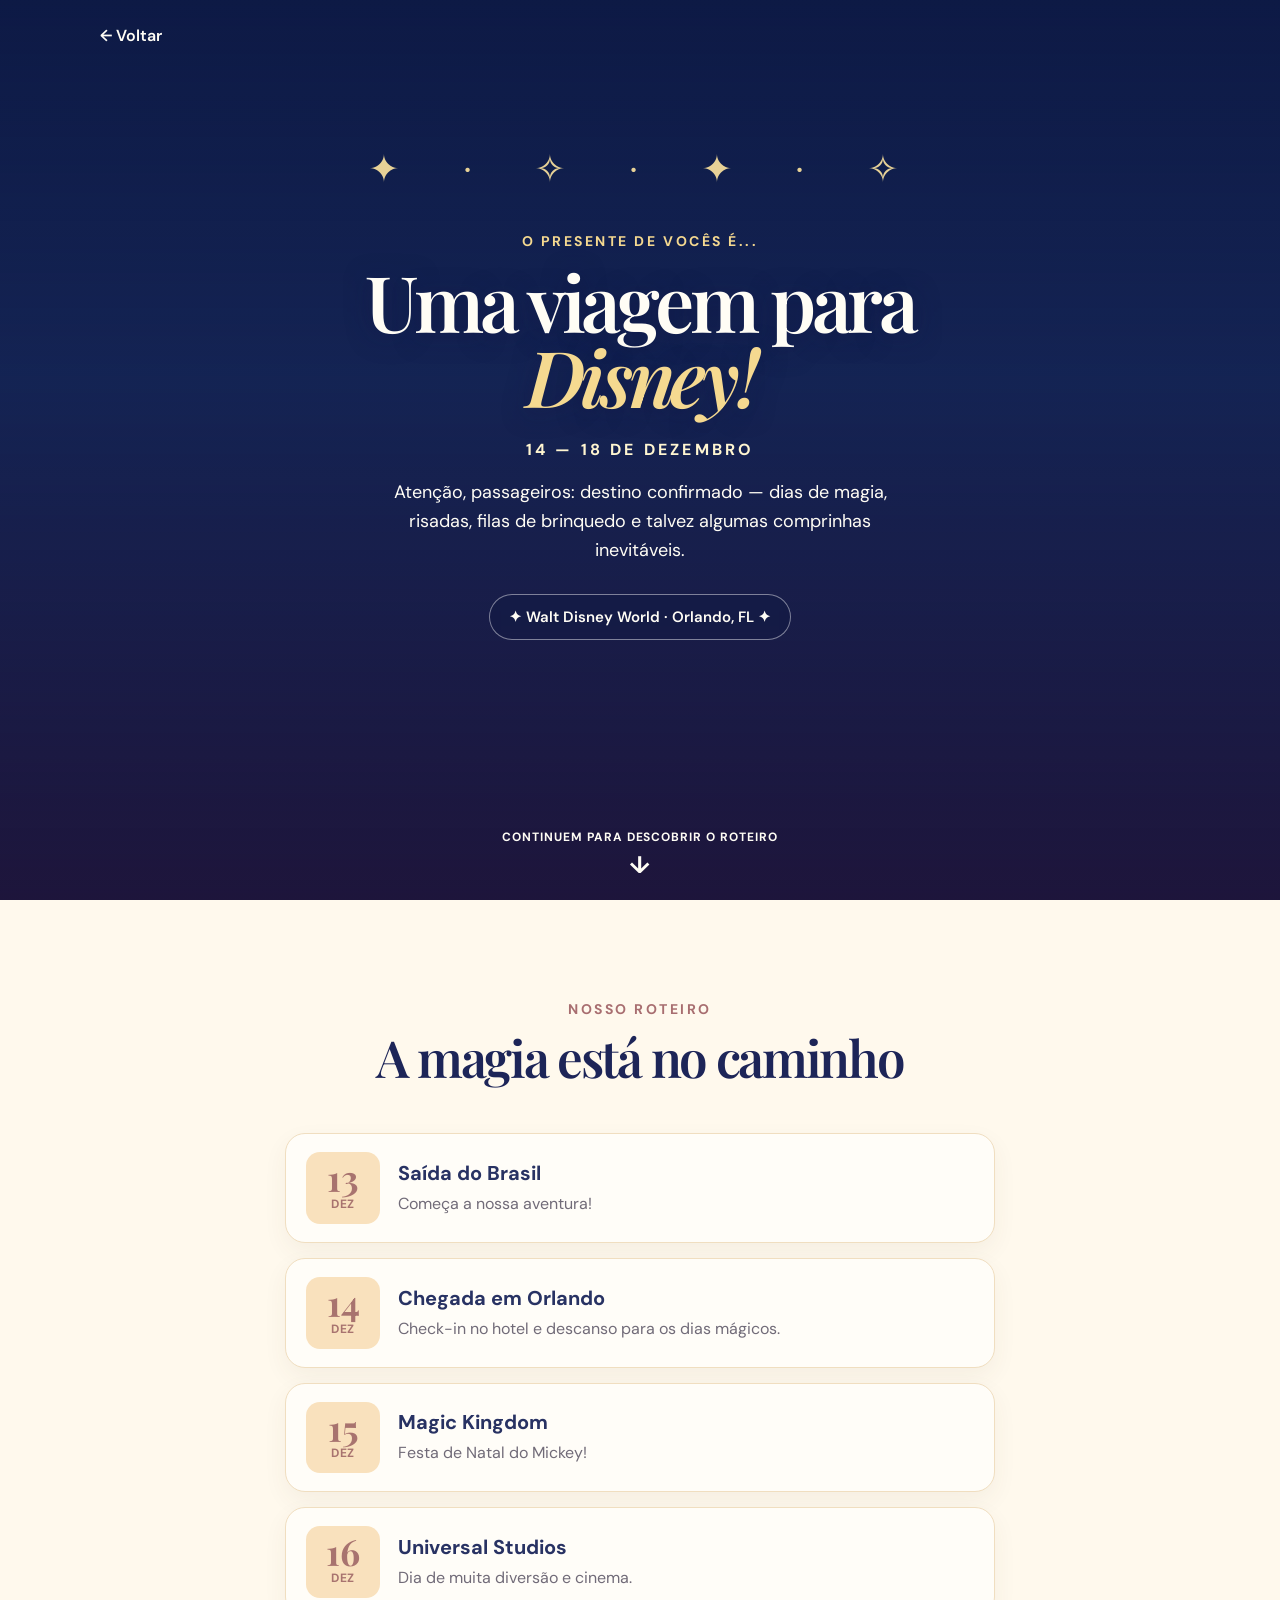
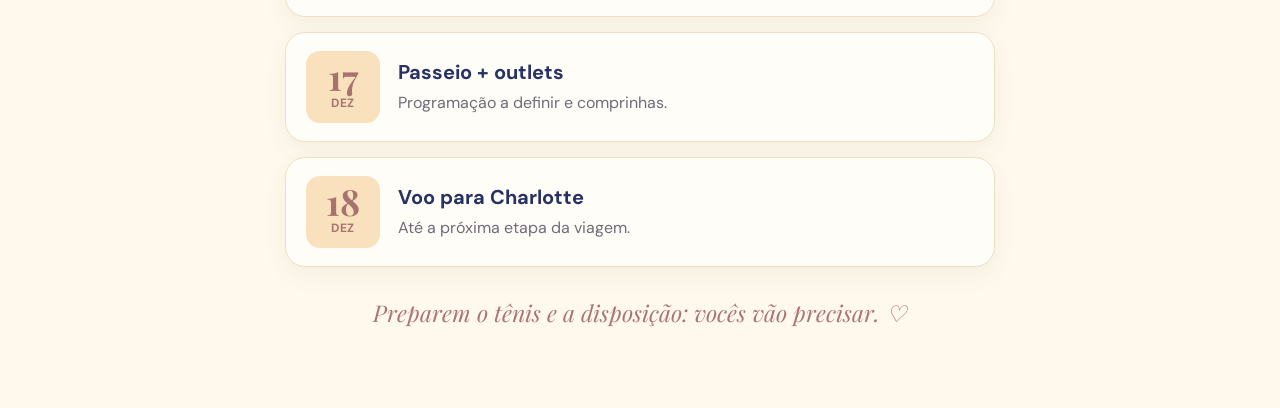
==== surpresa/index.html @ 21584eab "feat: add Disney surprise landing page" ====
<!doctype html>
<html lang="pt-BR">
  <head>
    <meta charset="UTF-8" />
    <meta name="viewport" content="width=device-width, initial-scale=1.0" />
    <meta
      name="description"
      content="Uma viagem especial para a Disney, de 14 a 18 de dezembro."
    />
    <title>A surpresa: Disney!</title>
    <link rel="preconnect" href="https://fonts.googleapis.com" />
    <link rel="preconnect" href="https://fonts.gstatic.com" crossorigin />
    <link
      href="https://fonts.googleapis.com/css2?family=DM+Sans:wght@400;500;600;700&amp;family=Playfair+Display:ital,wght@0,600;0,700;1,600&amp;display=swap"
      rel="stylesheet"
    />
    <link rel="stylesheet" href="../styles.css" />
  </head>
  <body>
    <main>
      <section class="hero" aria-labelledby="surprise-title">
        <iframe
          class="hero-video"
          src="https://www.youtube.com/embed/k9bUTfFF3_4?autoplay=1&amp;start=10&amp;loop=1&amp;playlist=k9bUTfFF3_4&amp;controls=0&amp;playsinline=1&amp;modestbranding=1&amp;rel=0"
          title="Vídeo de fundo da viagem para a Disney"
          allow="autoplay; encrypted-media; picture-in-picture"
          referrerpolicy="strict-origin-when-cross-origin"
          tabindex="-1"
        ></iframe>
        <div class="hero-shade" aria-hidden="true"></div>
        <div class="stars" aria-hidden="true">✦　·　✧　·　✦　·　✧</div>

        <a class="back-link" href="../">← Voltar</a>
        <div class="hero-content">
          <p class="eyebrow light">O presente de vocês é...</p>
          <h1 id="surprise-title">Uma viagem para<br /><em>Disney!</em></h1>
          <p class="trip-date">14 — 18 DE DEZEMBRO</p>
          <p class="hero-copy">
            Atenção, passageiros: destino confirmado — dias de magia, risadas,
            filas de brinquedo e talvez algumas comprinhas inevitáveis.
          </p>
          <p class="destination">✦ Walt Disney World · Orlando, FL ✦</p>
        </div>

        <a class="scroll-cue" href="#roteiro">Continuem para descobrir o roteiro <span aria-hidden="true">↓</span></a>
      </section>

      <section class="itinerary" id="roteiro" aria-labelledby="itinerary-title">
        <header class="section-heading">
          <p class="eyebrow">Nosso roteiro</p>
          <h2 id="itinerary-title">A magia está no caminho</h2>
        </header>

        <ol class="schedule">
          <li>
            <time datetime="2026-12-13"><strong>13</strong><span>Dez</span></time>
            <div><h3>Saída do Brasil</h3><p>Começa a nossa aventura!</p></div>
          </li>
          <li>
            <time datetime="2026-12-14"><strong>14</strong><span>Dez</span></time>
            <div><h3>Chegada em Orlando</h3><p>Check-in no hotel e descanso para os dias mágicos.</p></div>
          </li>
          <li>
            <time datetime="2026-12-15"><strong>15</strong><span>Dez</span></time>
            <div><h3>Magic Kingdom</h3><p>Festa de Natal do Mickey!</p></div>
          </li>
          <li>
            <time datetime="2026-12-16"><strong>16</strong><span>Dez</span></time>
            <div><h3>Universal Studios</h3><p>Dia de muita diversão e cinema.</p></div>
          </li>
          <li>
            <time datetime="2026-12-17"><strong>17</strong><span>Dez</span></time>
            <div><h3>Passeio + outlets</h3><p>Programação a definir e comprinhas.</p></div>
          </li>
          <li>
            <time datetime="2026-12-18"><strong>18</strong><span>Dez</span></time>
            <div><h3>Voo para Charlotte</h3><p>Até a próxima etapa da viagem.</p></div>
          </li>
        </ol>

        <p class="closing">Preparem o tênis e a disposição: vocês vão precisar. ♡</p>
      </section>
    </main>
  </body>
</html>
---- styles.css ----
:root {
  --navy: #142454;
  --ink: #1d2558;
  --cream: #fff9ed;
  --gold: #f5d990;
  --rose: #a86e70;
}

* { box-sizing: border-box; }
html { scroll-behavior: smooth; background: var(--cream); }
body { margin: 0; color: var(--ink); font-family: "DM Sans", Arial, sans-serif; }
a { color: inherit; text-decoration: none; }
h1, h2, h3, p { margin-top: 0; }

.invitation-page {
  min-height: 100svh;
  display: grid;
  place-items: center;
  overflow: hidden;
  padding: 36px 24px 64px;
  background: radial-gradient(circle at 50% 0%, #fffef9 0 20%, transparent 50%), linear-gradient(145deg, #f8dce0, #ffe8d9 48%, #f5d5d8);
}

.invitation-page::before, .invitation-page::after {
  position: fixed;
  width: 600px;
  height: 600px;
  border: 1px solid rgba(255, 255, 255, .5);
  border-radius: 50%;
  content: "";
}
.invitation-page::before { top: -420px; left: -200px; }
.invitation-page::after { right: -160px; bottom: -500px; width: 700px; height: 700px; }

.invitation-card {
  position: relative;
  z-index: 1;
  width: min(650px, 100%);
  padding: clamp(42px, 8vw, 78px) clamp(25px, 7vw, 76px);
  border: 1px solid rgba(255, 255, 255, .78);
  border-radius: 32px;
  background: rgba(255, 252, 247, .68);
  box-shadow: 0 24px 80px rgba(132, 77, 93, .14);
  text-align: center;
  backdrop-filter: blur(10px);
}

.eyebrow { margin-bottom: 14px; color: var(--rose); font-size: 14px; font-weight: 700; letter-spacing: .18em; text-transform: uppercase; }
.gift { margin-bottom: 14px; font-size: 49px; line-height: 1; }
.invitation-card h1, .hero h1, h2 { font-family: "Playfair Display", Georgia, serif; }
.invitation-card h1 { margin-bottom: 21px; font-size: clamp(40px, 7vw, 67px); font-weight: 600; line-height: .99; letter-spacing: -.045em; }
.intro { max-width: 410px; margin: 0 auto 31px; color: #685e70; font-size: 17px; line-height: 1.55; }
.button { display: inline-flex; align-items: center; gap: 15px; padding: 16px 23px; border-radius: 999px; background: var(--ink); color: #fffaf4; font-size: 14px; font-weight: 700; box-shadow: 0 10px 20px rgba(29, 37, 88, .19); }
.button:hover { transform: translateY(-3px); }
.button span { font-size: 20px; line-height: 0; }
.footer-note { position: fixed; bottom: 22px; z-index: 1; margin: 0; color: #94636c; font-family: "Playfair Display", Georgia, serif; font-size: 18px; font-style: italic; }
.sparkle { position: fixed; z-index: 1; color: #d89d59; font-size: clamp(20px, 4vw, 38px); }
.sparkle-left { top: 23%; left: 11%; }.sparkle-right { top: 18%; right: 12%; }

.hero {
  position: relative;
  display: grid;
  min-height: 100svh;
  place-items: center;
  isolation: isolate;
  overflow: hidden;
  padding: 92px 25px 120px;
  color: #fffdf5;
  text-align: center;
  background: var(--navy);
}

.hero-video {
  position: absolute;
  z-index: -2;
  top: 50%;
  left: 50%;
  width: max(100vw, 177.78svh);
  height: max(56.25vw, 100svh);
  border: 0;
  transform: translate(-50%, -50%);
  pointer-events: none;
}
.hero-shade { position: absolute; z-index: -1; inset: 0; background: linear-gradient(180deg, rgba(11, 22, 64, .72), rgba(21, 35, 83, .35) 42%, rgba(32, 18, 54, .82)); }
.stars { position: absolute; top: 16%; z-index: 0; color: #ffe69f; font-size: clamp(20px, 3vw, 38px); letter-spacing: 1vw; opacity: .9; }
.back-link { position: absolute; top: 25px; left: max(25px, calc((100% - 1080px) / 2)); font-size: 16px; font-weight: 600; }
.hero-content { position: relative; z-index: 1; }
.light { color: var(--gold); }
.hero h1 { margin: 0; font-size: clamp(47px, 8vw, 78px); font-weight: 600; line-height: .96; letter-spacing: -.055em; text-shadow: 0 3px 24px rgba(18, 21, 68, .5); }
.hero h1 em { color: var(--gold); font-weight: inherit; }
.trip-date { margin: 25px 0 18px; color: #fff6d1; font-size: 16px; font-weight: 700; letter-spacing: .2em; }
.hero-copy { max-width: 510px; margin: 0 auto; font-size: 18px; line-height: 1.6; }
.destination { display: inline-block; margin: 29px 0 0; padding: 12px 19px; border: 1px solid rgba(255, 255, 255, .45); border-radius: 100px; background: rgba(17, 25, 67, .38); font-size: 15px; font-weight: 600; backdrop-filter: blur(5px); }
.scroll-cue { position: absolute; z-index: 1; bottom: 20px; display: grid; gap: 4px; font-size: 12px; font-weight: 700; letter-spacing: .08em; text-transform: uppercase; }.scroll-cue span { font-size: 24px; }

.itinerary { width: min(850px, 100%); margin: 0 auto; padding: clamp(60px, 10vw, 100px) 25px 80px; }
.section-heading { text-align: center; }.section-heading h2 { margin-bottom: 50px; font-size: clamp(34px, 5vw, 51px); font-weight: 600; line-height: 1; letter-spacing: -.045em; }
.schedule { display: grid; gap: 15px; max-width: 710px; margin: 0 auto; padding: 0; list-style: none; }
.schedule li { display: grid; grid-template-columns: 74px 1fr; gap: 18px; align-items: center; padding: 18px 20px; border: 1px solid #f0dec0; border-radius: 20px; background: #fffdf8; box-shadow: 0 9px 24px rgba(83, 62, 54, .06); }
.schedule time { padding: 11px 5px; border-radius: 14px; background: #f9e1bd; color: #a8736f; text-align: center; text-transform: uppercase; }.schedule time strong { display: block; font-family: "Playfair Display", Georgia, serif; font-size: 36px; line-height: .8; }.schedule time span { font-size: 12px; font-weight: 700; letter-spacing: .08em; }
.schedule h3 { margin: 0 0 6px; color: #283263; font-size: 20px; }.schedule p { margin: 0; color: #716b78; font-size: 16px; line-height: 1.5; }
.closing { margin: 30px 0 0; color: #aa7471; font-family: "Playfair Display", Georgia, serif; font-size: 23px; font-style: italic; text-align: center; }

@media (max-width: 520px) {
  .invitation-card { border-radius: 25px; }.intro { font-size: 15px; }.back-link { top: 20px; left: 18px; font-size: 14px; }.hero { min-height: 680px; }.hero-copy { font-size: 17px; }.itinerary { padding-right: 18px; padding-left: 18px; }.schedule li { grid-template-columns: 65px 1fr; gap: 14px; padding: 16px 14px; }.schedule time strong { font-size: 31px; }.schedule h3 { font-size: 18px; }.schedule p { font-size: 15px; }
}

@media (prefers-reduced-motion: reduce) { html { scroll-behavior: auto; }.button:hover { transform: none; } }
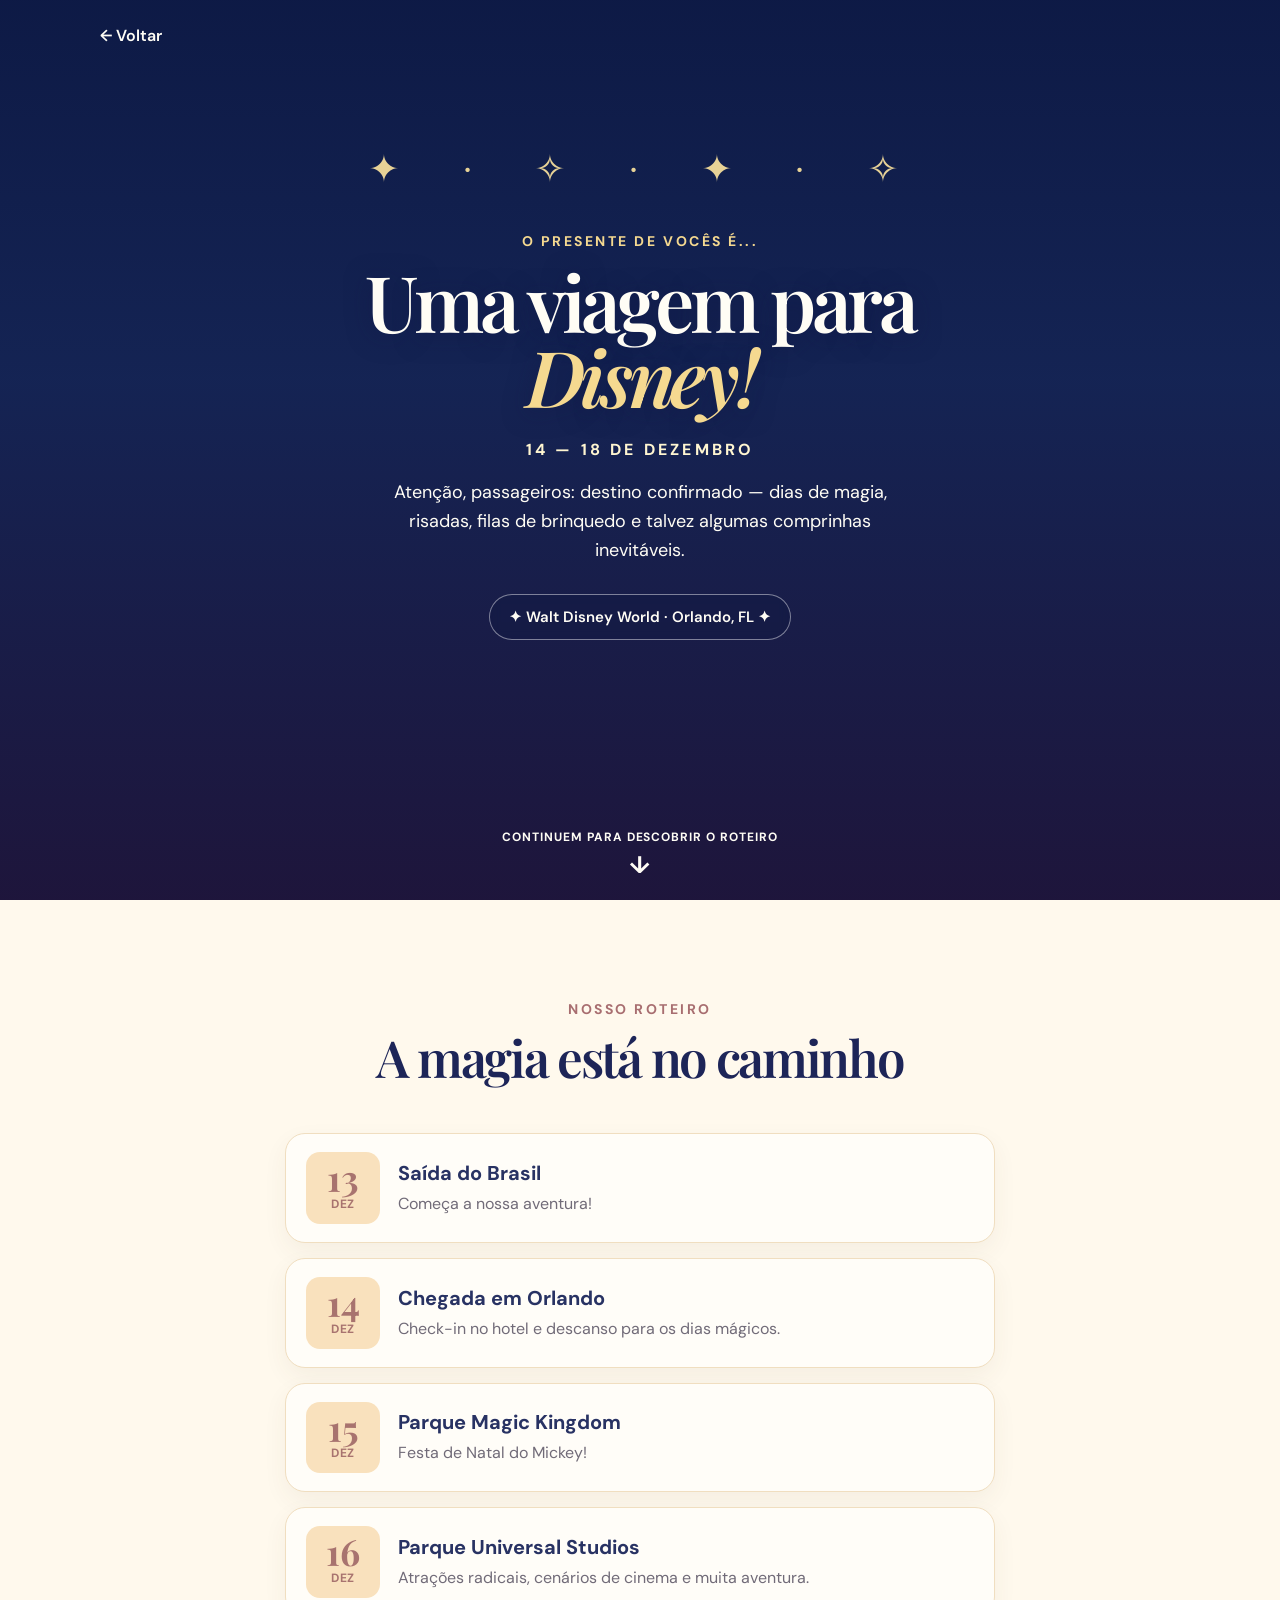
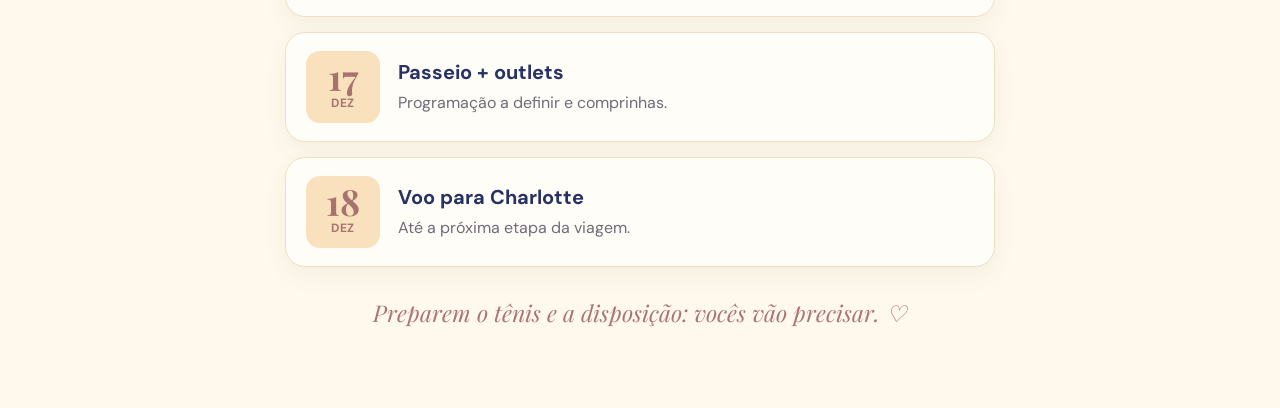
==== commit a6a98766: "feat: refine Disney trip reveal" ====
--- a/surpresa/index.html
+++ b/surpresa/index.html
@@ -62,11 +62,11 @@
           </li>
           <li>
             <time datetime="2026-12-15"><strong>15</strong><span>Dez</span></time>
-            <div><h3>Magic Kingdom</h3><p>Festa de Natal do Mickey!</p></div>
+            <div><h3>Parque Magic Kingdom</h3><p>Festa de Natal do Mickey!</p></div>
           </li>
           <li>
             <time datetime="2026-12-16"><strong>16</strong><span>Dez</span></time>
-            <div><h3>Universal Studios</h3><p>Dia de muita diversão e cinema.</p></div>
+            <div><h3>Parque Universal Studios</h3><p>Atrações radicais, cenários de cinema e muita aventura.</p></div>
           </li>
           <li>
             <time datetime="2026-12-17"><strong>17</strong><span>Dez</span></time>
--- a/styles.css
+++ b/styles.css
@@ -102,7 +102,7 @@
 .closing { margin: 30px 0 0; color: #aa7471; font-family: "Playfair Display", Georgia, serif; font-size: 23px; font-style: italic; text-align: center; }
 
 @media (max-width: 520px) {
-  .invitation-card { border-radius: 25px; }.intro { font-size: 15px; }.back-link { top: 20px; left: 18px; font-size: 14px; }.hero { min-height: 680px; }.hero-copy { font-size: 17px; }.itinerary { padding-right: 18px; padding-left: 18px; }.schedule li { grid-template-columns: 65px 1fr; gap: 14px; padding: 16px 14px; }.schedule time strong { font-size: 31px; }.schedule h3 { font-size: 18px; }.schedule p { font-size: 15px; }
+  .invitation-card { border-radius: 25px; }.intro { font-size: 15px; }.back-link { top: 20px; left: 18px; font-size: 14px; }.hero { min-height: 680px; background: var(--navy) url("assets/castelo-disney.jpg") center / cover no-repeat; }.hero-video { display: none; }.hero-copy { font-size: 17px; }.itinerary { padding-right: 18px; padding-left: 18px; }.schedule li { grid-template-columns: 65px 1fr; gap: 14px; padding: 16px 14px; }.schedule time strong { font-size: 31px; }.schedule h3 { font-size: 18px; }.schedule p { font-size: 15px; }
 }
 
 @media (prefers-reduced-motion: reduce) { html { scroll-behavior: auto; }.button:hover { transform: none; } }
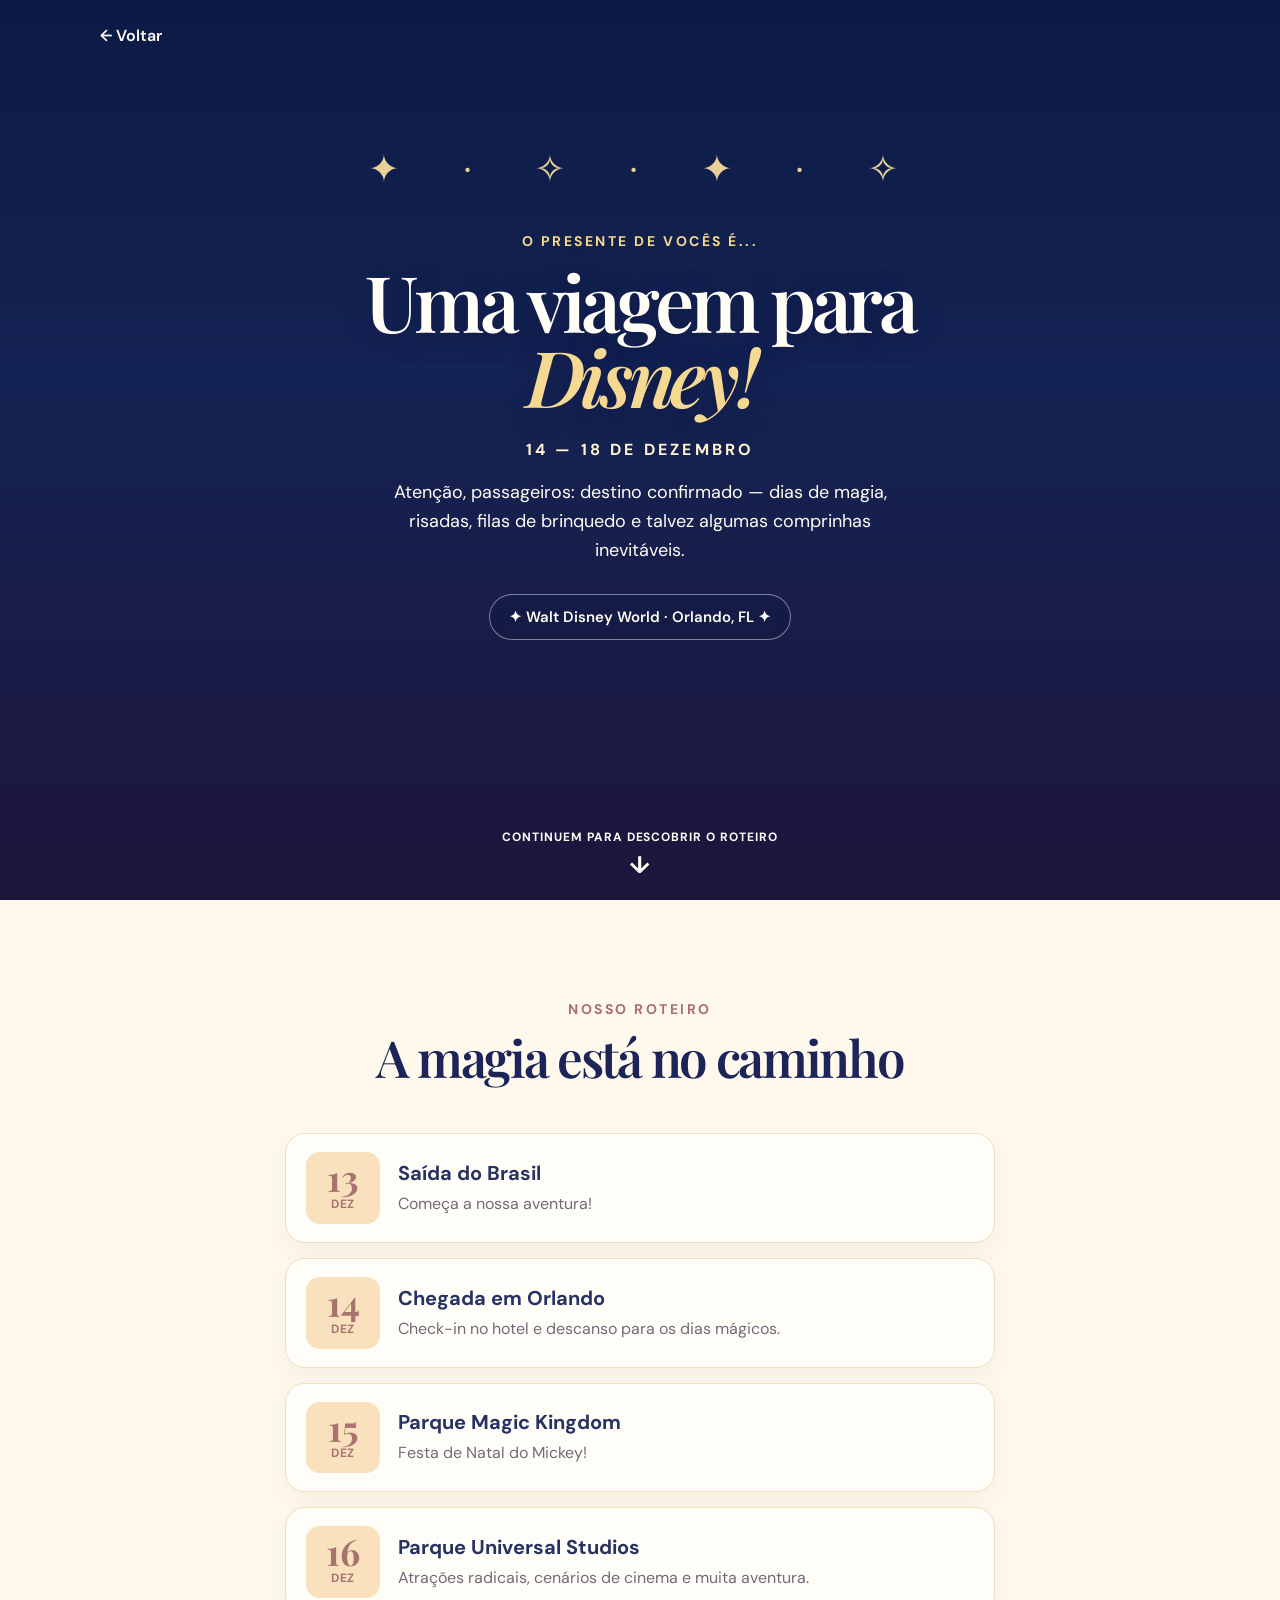
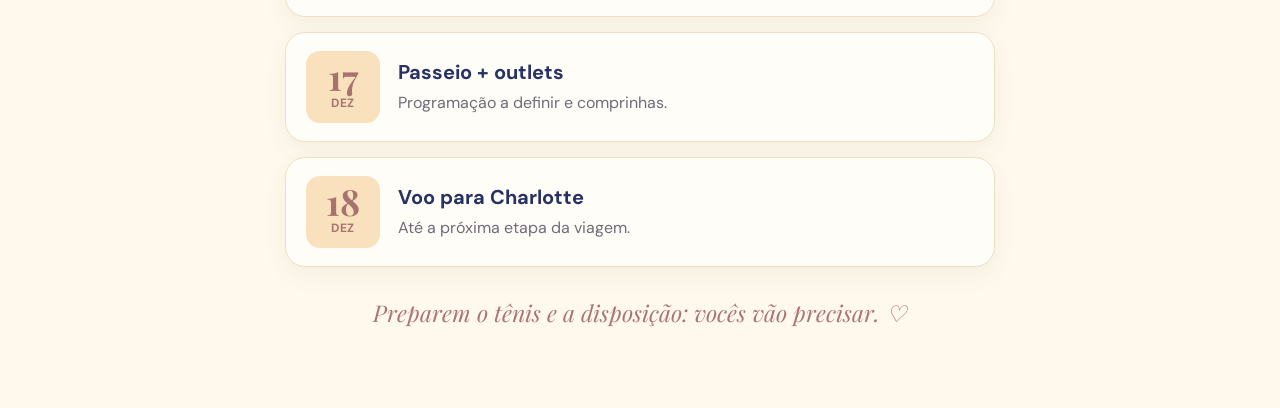
==== commit d34a6c2a: "chore: remove page metadata" ====
--- a/surpresa/index.html
+++ b/surpresa/index.html
@@ -1,12 +1,6 @@
 <!doctype html>
 <html lang="pt-BR">
   <head>
-    <meta charset="UTF-8" />
-    <meta name="viewport" content="width=device-width, initial-scale=1.0" />
-    <meta
-      name="description"
-      content="Uma viagem especial para a Disney, de 14 a 18 de dezembro."
-    />
     <title>A surpresa: Disney!</title>
     <link rel="preconnect" href="https://fonts.googleapis.com" />
     <link rel="preconnect" href="https://fonts.gstatic.com" crossorigin />
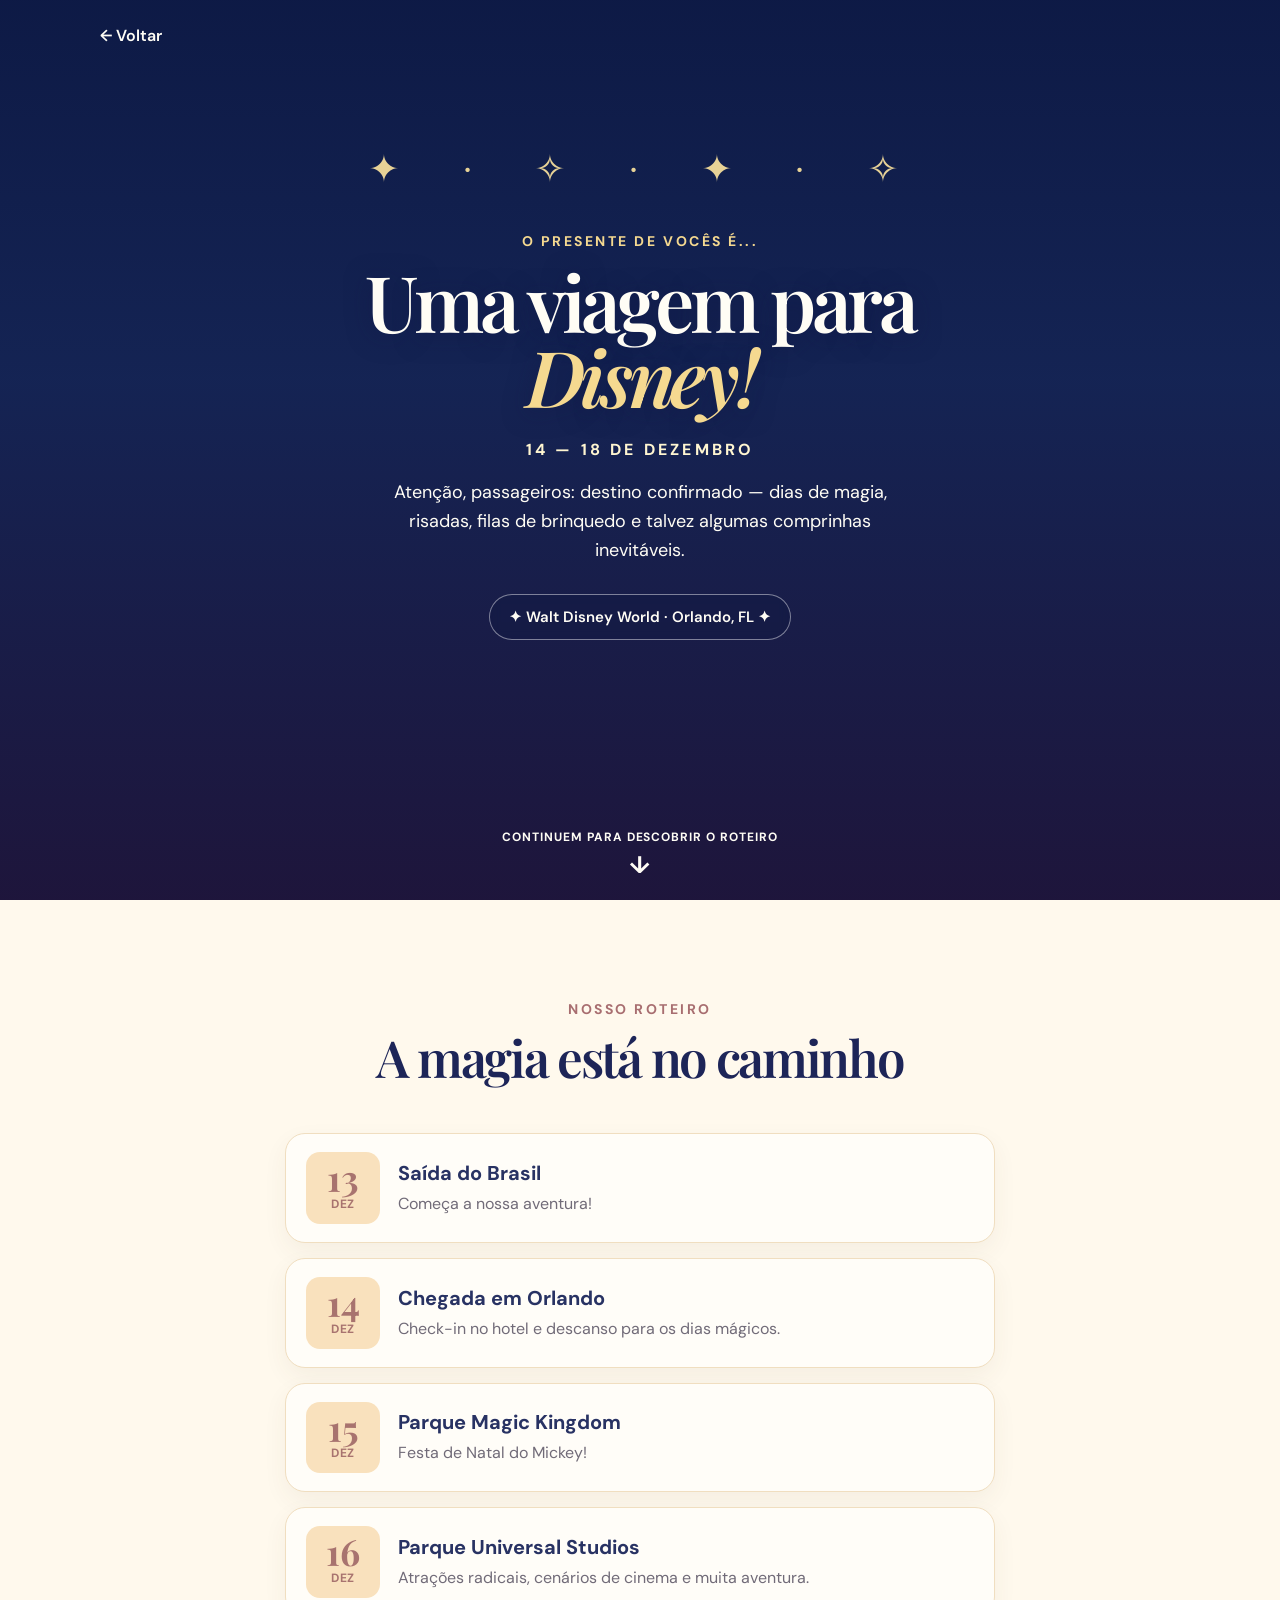
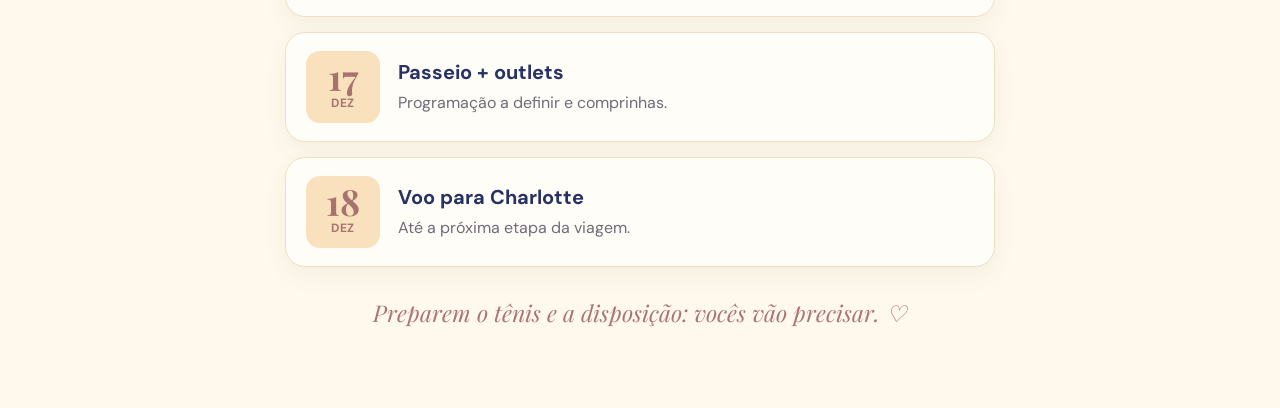
==== commit 03bef8ea: "chore: clear page titles" ====
--- a/surpresa/index.html
+++ b/surpresa/index.html
@@ -1,7 +1,7 @@
 <!doctype html>
 <html lang="pt-BR">
   <head>
-    <title>A surpresa: Disney!</title>
+    <title></title>
     <link rel="preconnect" href="https://fonts.googleapis.com" />
     <link rel="preconnect" href="https://fonts.gstatic.com" crossorigin />
     <link
